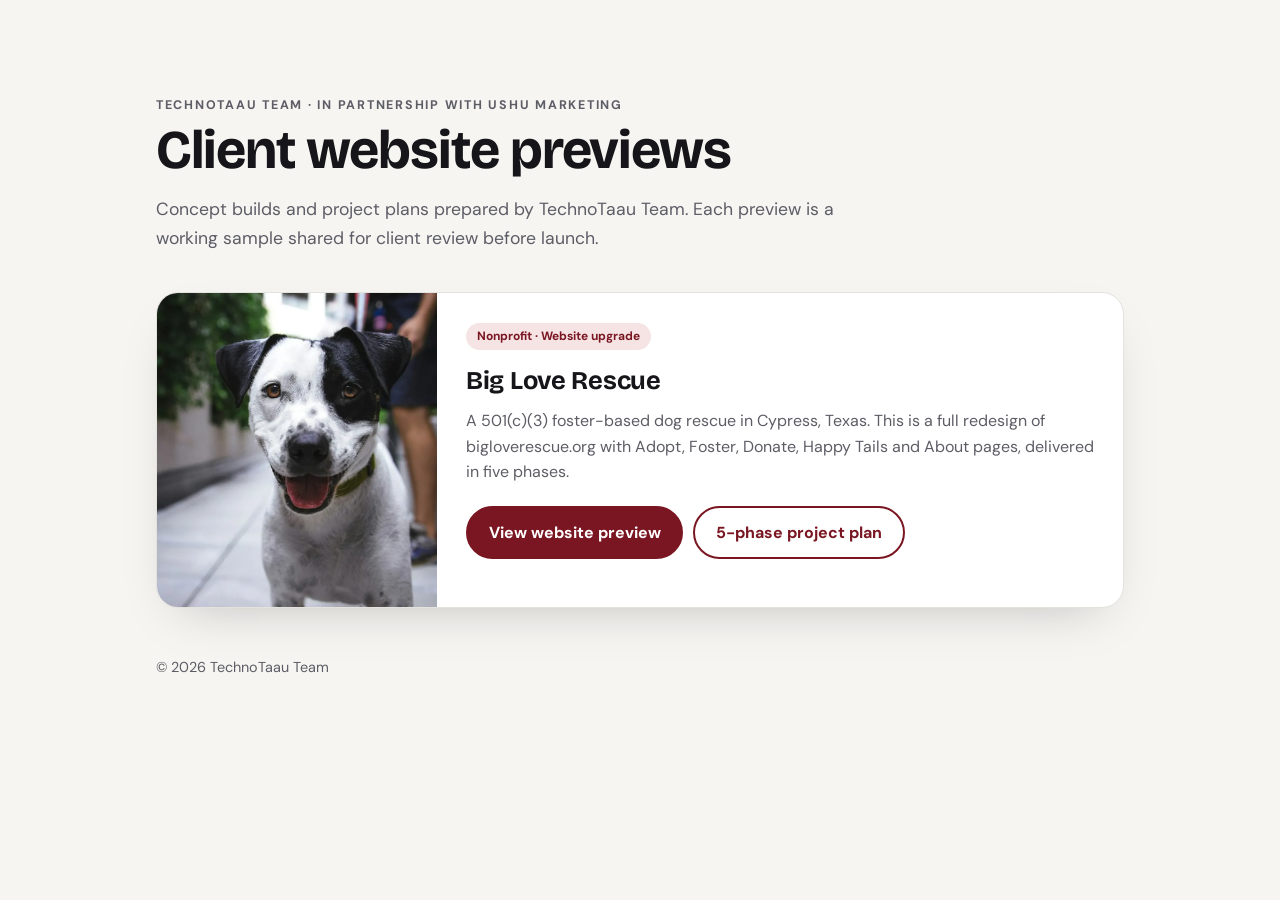
==== index.html @ 14342af6 "Add Big Love Rescue website upgrade preview and 5-phase plan Static, mobile-first redesign concept o" ====
<!doctype html>
<html lang="en">
<head>
<meta charset="utf-8">
<meta name="viewport" content="width=device-width, initial-scale=1">
<title>Client Previews | TechnoTaau Team</title>
<meta name="description" content="Website previews prepared by TechnoTaau Team in partnership with USHU Marketing.">
<meta name="robots" content="noindex, nofollow">
<link rel="preconnect" href="https://fonts.googleapis.com">
<link rel="preconnect" href="https://fonts.gstatic.com" crossorigin>
<link rel="stylesheet" href="https://fonts.googleapis.com/css2?family=Bricolage+Grotesque:opsz,wght@12..96,700;12..96,800&family=DM+Sans:wght@400;500;700&display=swap">
<style>
  :root { --ink:#16161a; --muted:#5d5d66; --bg:#f6f5f2; --card:#fff; --line:#e4e2dc; --accent:#7a1621; }
  * { box-sizing: border-box; }
  body { margin:0; font-family:"DM Sans",system-ui,sans-serif; background:var(--bg); color:var(--ink); line-height:1.6; }
  .wrap { max-width:1000px; margin:0 auto; padding:clamp(48px,8vw,96px) 16px; }
  .eyebrow { font-size:.78rem; font-weight:700; letter-spacing:.14em; text-transform:uppercase; color:var(--muted); }
  h1 { font-family:"Bricolage Grotesque",system-ui,sans-serif; font-size:clamp(2.2rem,5vw,3.4rem); line-height:1.05; letter-spacing:-.02em; margin:.4rem 0 1rem; }
  p.lede { color:var(--muted); font-size:1.1rem; max-width:60ch; margin:0 0 2.5rem; }
  .card { display:grid; grid-template-columns:280px 1fr; background:var(--card); border:1px solid var(--line); border-radius:22px; overflow:hidden; box-shadow:0 20px 50px -25px rgba(0,0,0,.25); }
  .card img { width:100%; height:100%; object-fit:cover; min-height:240px; display:block; }
  .card .body { padding:1.8rem; }
  .tag { display:inline-block; font-size:.75rem; font-weight:700; padding:.25rem .7rem; border-radius:999px; background:#f6e4e4; color:var(--accent); margin-bottom:.7rem; }
  h2 { font-family:"Bricolage Grotesque",system-ui,sans-serif; margin:0 0 .4rem; font-size:1.6rem; letter-spacing:-.01em; }
  .card p { color:var(--muted); margin:0 0 1.3rem; }
  .btns { display:flex; flex-wrap:wrap; gap:.6rem; }
  .btn { display:inline-block; padding:.75rem 1.3rem; border-radius:999px; font-weight:700; text-decoration:none; border:2px solid var(--accent); }
  .btn.primary { background:var(--accent); color:#fff; } .btn.ghost { color:var(--accent); }
  footer { margin-top:3rem; color:var(--muted); font-size:.9rem; }
  @media (max-width:700px) { .card { grid-template-columns:1fr; } .card img { height:220px; } }
</style>
</head>
<body>
  <div class="wrap">
    <div class="eyebrow">TechnoTaau Team · in partnership with USHU Marketing</div>
    <h1>Client website previews</h1>
    <p class="lede">Concept builds and project plans prepared by TechnoTaau Team. Each preview is a working sample shared for client review before launch.</p>
    <article class="card">
      <img src="big-love-rescue/assets/img/hero-dog.webp" alt="Rescue dog from the Big Love Rescue preview">
      <div class="body">
        <span class="tag">Nonprofit · Website upgrade</span>
        <h2>Big Love Rescue</h2>
        <p>A 501(c)(3) foster-based dog rescue in Cypress, Texas. This is a full redesign of bigloverescue.org with Adopt, Foster, Donate, Happy Tails and About pages, delivered in five phases.</p>
        <div class="btns">
          <a class="btn primary" href="big-love-rescue/">View website preview</a>
          <a class="btn ghost" href="big-love-rescue/proposal.html">5-phase project plan</a>
        </div>
      </div>
    </article>
    <footer>© 2026 TechnoTaau Team</footer>
  </div>
</body>
</html>
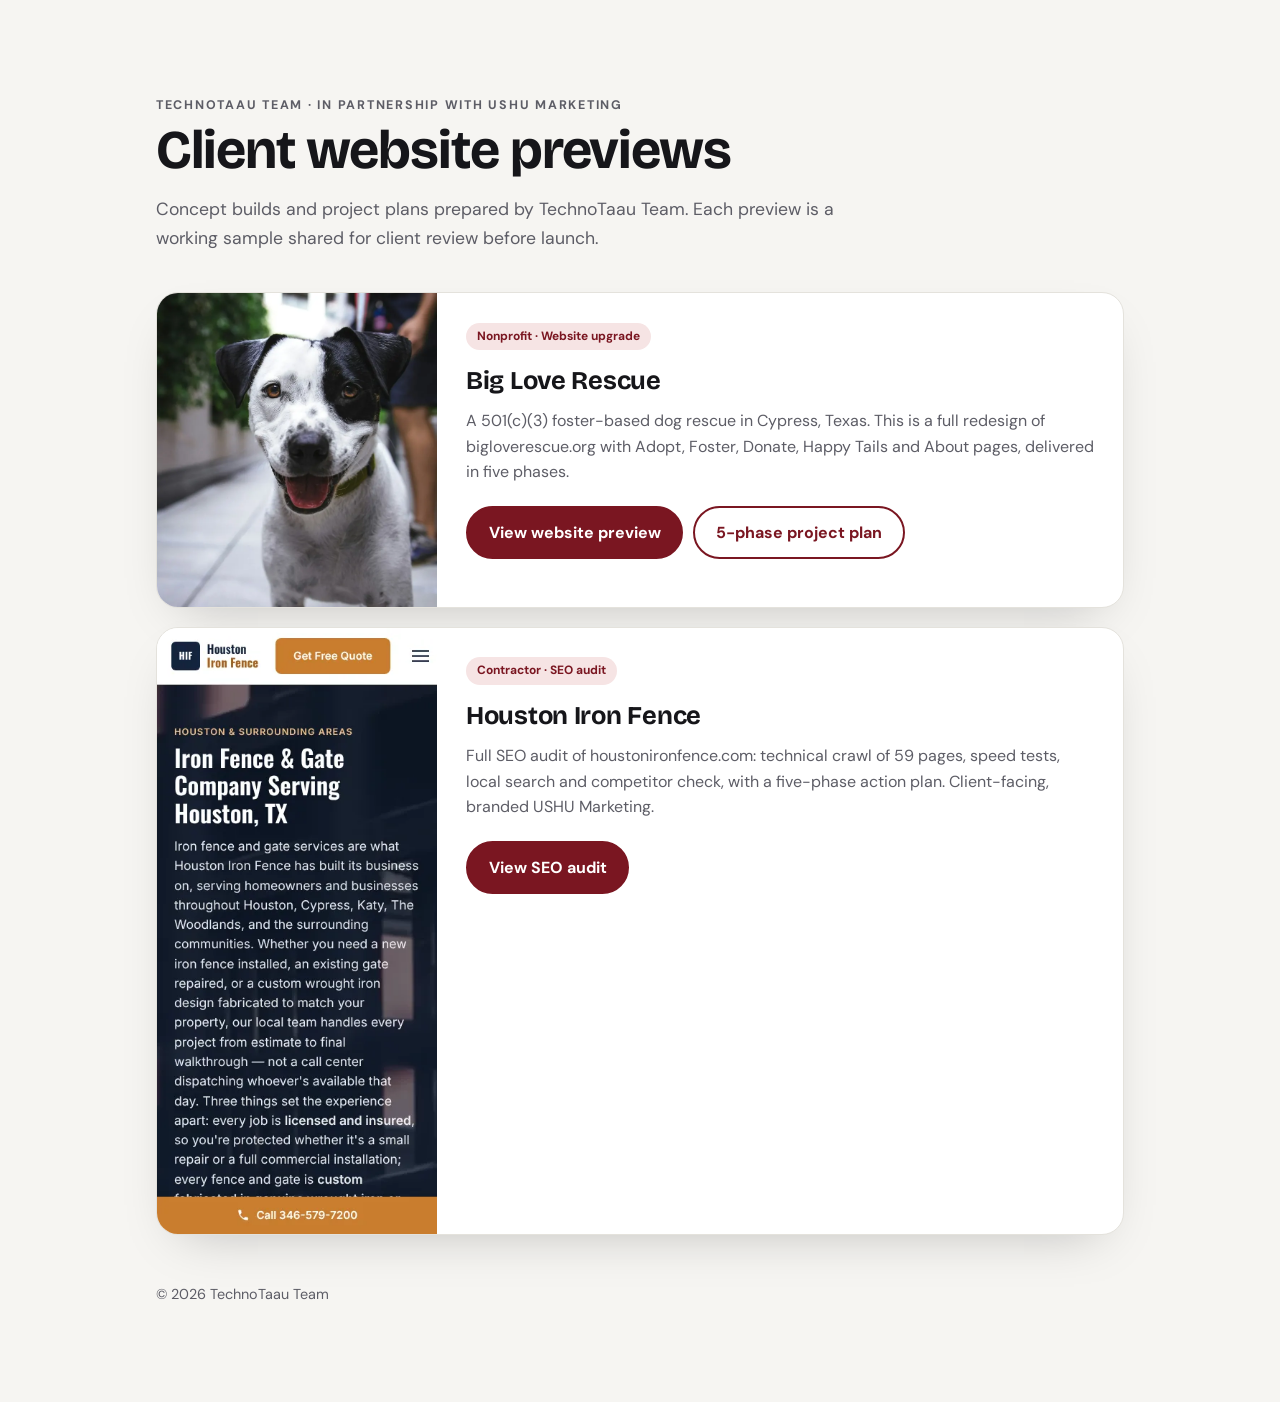
==== commit de9fa63b: "Add SEO audit report for houstonironfence.com Client-facing audit branded USHU Marketing: - Crawl of" ====
--- a/index.html
+++ b/index.html
@@ -3,7 +3,7 @@
 <head>
 <meta charset="utf-8">
 <meta name="viewport" content="width=device-width, initial-scale=1">
-<title>Client Previews | TechnoTaau Team</title>
+<title>Client previews | TechnoTaau Team</title>
 <meta name="description" content="Website previews prepared by TechnoTaau Team in partnership with USHU Marketing.">
 <meta name="robots" content="noindex, nofollow">
 <link rel="preconnect" href="https://fonts.googleapis.com">
@@ -47,6 +47,17 @@
         </div>
       </div>
     </article>
+    <article class="card" style="margin-top:1.2rem">
+      <img src="houston-iron-fence/assets/evidence-mobile-hero.webp" alt="Houston Iron Fence homepage on a phone" style="object-position:top">
+      <div class="body">
+        <span class="tag">Contractor · SEO audit</span>
+        <h2>Houston Iron Fence</h2>
+        <p>Full SEO audit of houstonironfence.com: technical crawl of 59 pages, speed tests, local search and competitor check, with a five-phase action plan. Client-facing, branded USHU Marketing.</p>
+        <div class="btns">
+          <a class="btn primary" href="houston-iron-fence/">View SEO audit</a>
+        </div>
+      </div>
+    </article>
     <footer>© 2026 TechnoTaau Team</footer>
   </div>
 </body>
